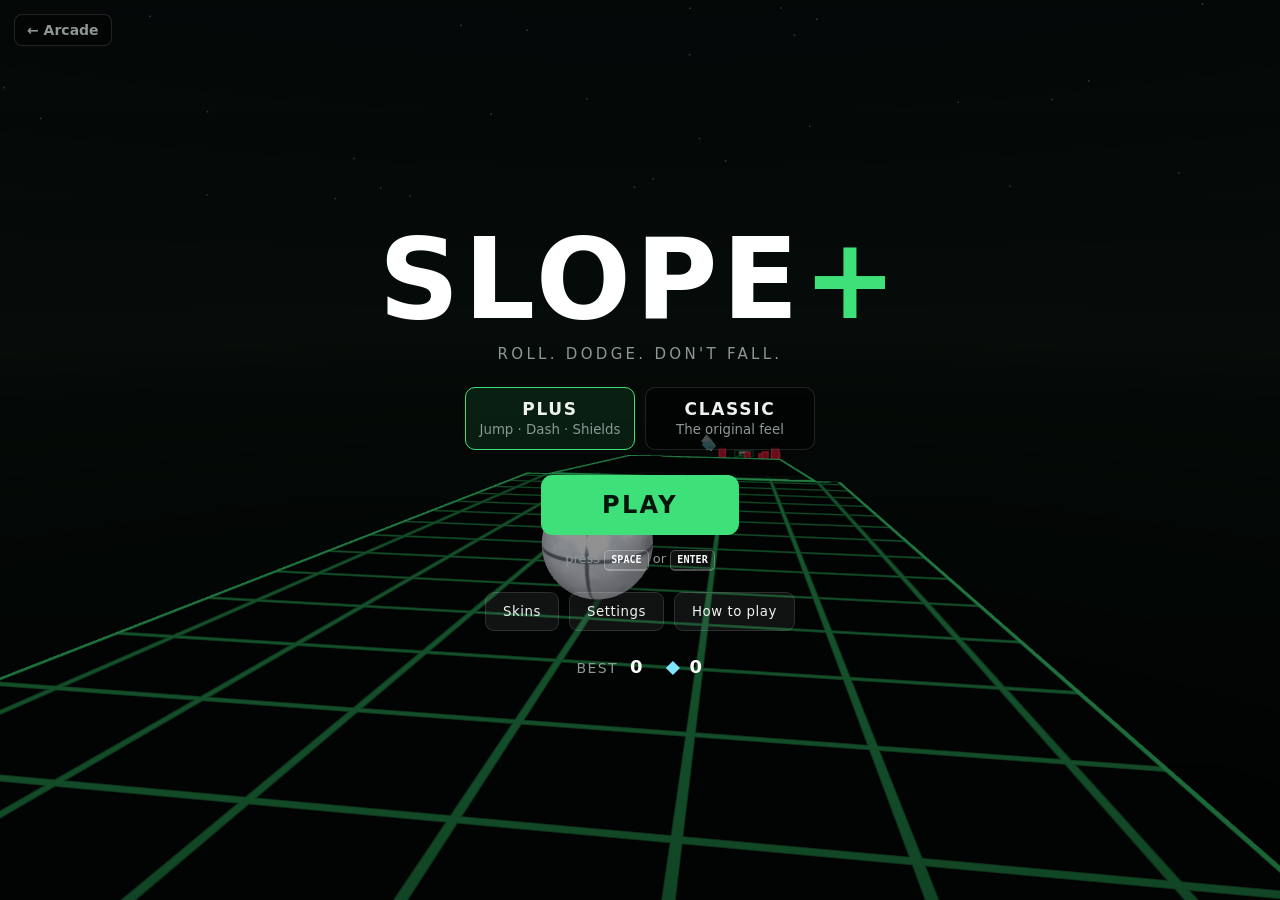
==== slope/index.html @ 43d5d462 "Add arcade hub and Slope+ game Slope+: endless neon slope with Plus (jump, dash, shields) and Classi" ====
<!doctype html>
<html lang="en">
  <head>
    <meta charset="utf-8" />
    <meta name="viewport" content="width=device-width, initial-scale=1, maximum-scale=1, user-scalable=no" />
    <title>Slope+</title>
    <meta name="description" content="Slope+ — roll down an endless neon slope. Jump, dash, dodge." />
    <meta name="theme-color" content="#02020a" />
    <link rel="icon" href="data:image/svg+xml,%3Csvg xmlns='http://www.w3.org/2000/svg' viewBox='0 0 64 64'%3E%3Crect width='64' height='64' rx='14' fill='%2302020a'/%3E%3Cpath d='M6 44 L58 20 L58 30 L6 54Z' fill='none' stroke='%2339ff88' stroke-width='3'/%3E%3Ccircle cx='24' cy='30' r='8' fill='%23cfe'/%3E%3C/svg%3E" />
    <link rel="stylesheet" href="style.css" />
    <script type="importmap">
      { "imports": { "three": "../lib/three.module.min.js", "three/addons/": "../lib/addons/" } }
    </script>
  </head>
  <body>
    <canvas id="c" tabindex="0"></canvas>

    <div id="loading" class="screen show">
      <div class="logo">SLOPE<em>+</em></div>
      <div class="loader"><i></i></div>
      <p class="muted" id="loading-msg">Loading…</p>
    </div>

    <div id="menu" class="screen">
      <a class="back" href="../">← Arcade</a>
      <div class="logo big">SLOPE<em>+</em></div>
      <p class="tagline">Roll. Dodge. Don't fall.</p>
      <div class="mode-switch" role="radiogroup" aria-label="Game mode">
        <button data-mode="plus" class="mode">
          <b>PLUS</b>
          <small>Jump · Dash · Shields</small>
        </button>
        <button data-mode="classic" class="mode">
          <b>CLASSIC</b>
          <small>The original feel</small>
        </button>
      </div>
      <button id="btn-play" class="btn primary huge">PLAY</button>
      <p class="hint muted desk-only">press <kbd>SPACE</kbd> or <kbd>ENTER</kbd></p>
      <div class="row">
        <button class="btn" id="btn-skins">Skins</button>
        <button class="btn" id="btn-settings">Settings</button>
        <button class="btn" id="btn-help">How to play</button>
      </div>
      <div class="stats">
        <span>BEST <b id="menu-best">0</b></span>
        <span class="gem-count"><i class="gem-ico"></i> <b id="menu-gems">0</b></span>
      </div>
    </div>

    <div id="hud">
      <div id="hud-top">
        <div id="hud-best">BEST <b>0</b></div>
        <div id="hud-center">
          <div id="hud-score">0</div>
          <div id="hud-sub"><span id="hud-level">LEVEL 1</span> · <span id="hud-speed">0</span> km/h</div>
        </div>
        <div id="hud-right">
          <div id="hud-gems"><i class="gem-ico"></i> <b>0</b></div>
          <button id="btn-pause" class="icon-btn" aria-label="Pause"><i></i><i></i></button>
        </div>
      </div>
      <div id="hud-abilities">
        <div class="ab" id="ab-jump"><span class="lbl">JUMP</span><span class="bar"><i></i></span><kbd class="desk-only">SPACE</kbd></div>
        <div class="ab" id="ab-dash"><span class="lbl">DASH</span><span class="bar"><i></i></span><kbd class="desk-only">SHIFT</kbd></div>
        <div class="ab" id="ab-shield"><span class="lbl">SHIELD</span></div>
      </div>
    </div>

    <div id="banner"></div>

    <div id="pause" class="screen dim">
      <div class="panel">
        <h2>PAUSED</h2>
        <button class="btn primary" id="btn-resume">Resume</button>
        <button class="btn" id="btn-restart">Restart <kbd>R</kbd></button>
        <button class="btn" id="btn-pause-settings">Settings</button>
        <button class="btn" id="btn-quit">Main menu</button>
      </div>
    </div>

    <div id="over" class="screen dim">
      <div class="panel">
        <h2 id="over-title">GAME OVER</h2>
        <p id="over-cause" class="muted"></p>
        <div class="score-big" id="over-score">0</div>
        <div id="over-newbest" class="badge">NEW BEST!</div>
        <div class="grid2">
          <div><small>BEST</small><b id="over-best">0</b></div>
          <div><small>GEMS</small><b id="over-gems">+0</b></div>
          <div><small>DISTANCE</small><b id="over-dist">0 m</b></div>
          <div><small>TIME</small><b id="over-time">0s</b></div>
        </div>
        <button class="btn primary huge" id="btn-retry">RETRY</button>
        <p class="hint muted desk-only">press <kbd>SPACE</kbd> / <kbd>R</kbd> to retry · <kbd>ESC</kbd> for menu</p>
        <button class="btn" id="btn-over-menu">Main menu</button>
      </div>
    </div>

    <div id="modal" class="screen dim">
      <div class="panel wide">
        <button class="close" id="modal-close" aria-label="Close">✕</button>
        <section data-panel="settings">
          <h2>SETTINGS</h2>
          <label class="field"><span>Graphics</span>
            <select id="set-quality">
              <option value="auto">Auto (recommended)</option>
              <option value="low">Low — fastest</option>
              <option value="medium">Medium</option>
              <option value="high">High — sharpest</option>
            </select>
          </label>
          <label class="field"><span>Music</span><input type="range" id="set-music" min="0" max="1" step="0.05" /></label>
          <label class="field"><span>Sound effects</span><input type="range" id="set-sfx" min="0" max="1" step="0.05" /></label>
          <label class="field"><span>Steering sensitivity</span><input type="range" id="set-sens" min="0.6" max="1.5" step="0.05" /></label>
          <label class="field check"><input type="checkbox" id="set-shake" /><span>Camera shake</span></label>
          <label class="field check"><input type="checkbox" id="set-fps" /><span>Show FPS</span></label>
          <button class="btn danger small" id="btn-reset">Reset all progress</button>
        </section>
        <section data-panel="skins">
          <h2>BALL SKINS</h2>
          <p class="muted">Collect <i class="gem-ico"></i> gems on the track to unlock skins. You have <b id="skins-gems">0</b>.</p>
          <div id="skin-grid"></div>
        </section>
        <section data-panel="help">
          <h2>HOW TO PLAY</h2>
          <div class="help">
            <p>Your ball rolls down an endless slope that keeps getting faster. Steer to stay on the track and avoid anything <b class="red">red</b>. Falling off or hitting red ends the run.</p>
            <table>
              <tr><td><kbd>A</kbd> <kbd>D</kbd> / <kbd>←</kbd> <kbd>→</kbd></td><td>Steer</td></tr>
              <tr><td><kbd>SPACE</kbd> / <kbd>W</kbd> / <kbd>↑</kbd></td><td>Jump <span class="muted">(Plus mode)</span></td></tr>
              <tr><td><kbd>SHIFT</kbd> / <kbd>S</kbd> / <kbd>↓</kbd></td><td>Dash — a quick burst that lets you <b>phase through red</b> for a moment. Hold a direction to side-step. Works in the air too.</td></tr>
              <tr><td><kbd>ESC</kbd> / <kbd>P</kbd></td><td>Pause</td></tr>
              <tr><td><kbd>R</kbd></td><td>Quick restart</td></tr>
              <tr><td><kbd>M</kbd></td><td>Mute</td></tr>
            </table>
            <p><b>Plus mode</b> adds gaps you must jump, hurdles, dash-gates you can only pass by phasing, and blue shields that save you from one hit.</p>
            <p><b>Classic mode</b> is the original: steering only, every section can be survived without jumping.</p>
            <p><b>Phones &amp; tablets:</b> hold the left or right half of the screen to steer. Swipe up to jump, swipe down to dash (or use the buttons). Gamepads work too.</p>
          </div>
        </section>
      </div>
    </div>

    <div id="touch">
      <div class="tz-hint left">‹ STEER</div>
      <div class="tz-hint right">STEER ›</div>
      <button id="tb-dash">DASH</button>
      <button id="tb-jump">JUMP</button>
    </div>

    <div id="fps"></div>
    <div id="err" class="screen">
      <div class="panel">
        <h2>Can't start the game</h2>
        <p id="err-msg"></p>
        <p class="muted">Try Chrome or Firefox, and make sure hardware acceleration is enabled (chrome://settings/system → "Use graphics acceleration when available").</p>
        <a class="btn" href="../">← Back to the arcade</a>
      </div>
    </div>

    <script type="module" src="js/main.js"></script>
    <script>
      // If the module never starts (very old browser, blocked file, script error) show a helpful message.
      setTimeout(function () {
        if (window.__slopeStarted) return;
        var e = document.getElementById('err');
        document.getElementById('err-msg').textContent = 'The game failed to load. Your browser may be too old, or a file was blocked by a filter.';
        var l = document.getElementById('loading');
        if (l) l.className = 'screen';
        e.className = 'screen show';
      }, 9000);
    </script>
  </body>
</html>
---- slope/style.css ----
:root {
  --neon: #3ee07a;
  --neon-rgb: 62, 224, 122;
  --bg: #050806;
  --panel: #0c0f0e;
  --line: rgba(255, 255, 255, 0.12);
  --text: #eef2ef;
  --muted: #8d9892;
  --red: #e8243c;
  --cyan: #46c8e6;
  --pink: #d95bc0;
}
* {
  box-sizing: border-box;
}
html,
body {
  margin: 0;
  height: 100%;
  overflow: hidden;
  background: var(--bg);
  color: var(--text);
  font-family: system-ui, -apple-system, 'Segoe UI', Roboto, Ubuntu, Arial, sans-serif;
  user-select: none;
  -webkit-user-select: none;
  -webkit-touch-callout: none;
  -webkit-tap-highlight-color: transparent;
  touch-action: none;
  overscroll-behavior: none;
}
canvas#c {
  position: fixed;
  inset: 0;
  width: 100vw;
  height: 100vh;
  height: 100dvh;
  display: block;
  outline: none;
}
kbd {
  display: inline-block;
  padding: 1px 6px;
  border: 1px solid rgba(255, 255, 255, 0.25);
  border-bottom-width: 2px;
  border-radius: 5px;
  font: 600 0.78em/1.5 ui-monospace, Menlo, Consolas, monospace;
  color: #fff;
  background: rgba(255, 255, 255, 0.05);
}
.muted {
  color: var(--muted);
}
.red {
  color: var(--red);
}
.cyan {
  color: var(--cyan);
}
body.touch .desk-only {
  display: none !important;
}

/* ---------- screens ---------- */
.screen {
  position: fixed;
  inset: 0;
  display: none;
  flex-direction: column;
  align-items: center;
  justify-content: center;
  text-align: center;
  z-index: 10;
  padding: max(16px, env(safe-area-inset-top)) max(16px, env(safe-area-inset-right)) max(16px, env(safe-area-inset-bottom)) max(16px, env(safe-area-inset-left));
  overflow-y: auto;
}
.screen.show {
  display: flex;
  animation: fadein 0.2s ease;
}
.screen.dim {
  background: rgba(0, 0, 0, 0.6);
}
@keyframes fadein {
  from {
    opacity: 0;
  }
}
#loading {
  background: var(--bg);
  z-index: 30;
}
.loader {
  width: 200px;
  height: 3px;
  border-radius: 3px;
  background: rgba(255, 255, 255, 0.1);
  overflow: hidden;
  margin: 24px auto 12px;
}
.loader i {
  display: block;
  height: 100%;
  width: 40%;
  background: var(--neon);
  animation: load 1.1s ease-in-out infinite;
}
@keyframes load {
  0% {
    transform: translateX(-100%);
  }
  100% {
    transform: translateX(260%);
  }
}

.logo {
  font-weight: 800;
  letter-spacing: 0.04em;
  font-size: 52px;
  line-height: 1;
  color: #fff;
}
.logo.big {
  font-size: clamp(56px, 12vw, 112px);
}
.logo em {
  color: var(--neon);
  font-style: normal;
}
.tagline {
  margin: 10px 0 24px;
  font-size: 15px;
  letter-spacing: 0.22em;
  text-transform: uppercase;
  color: var(--muted);
}

#menu {
  background: linear-gradient(rgba(0, 0, 0, 0.25), rgba(0, 0, 0, 0.55));
}
.back {
  position: absolute;
  top: max(14px, env(safe-area-inset-top));
  left: max(14px, env(safe-area-inset-left));
  color: var(--muted);
  text-decoration: none;
  font-weight: 600;
  font-size: 14px;
  padding: 7px 12px;
  border-radius: 8px;
  border: 1px solid var(--line);
  background: rgba(0, 0, 0, 0.4);
}
.back:hover {
  color: #fff;
}

.mode-switch {
  display: flex;
  gap: 10px;
  margin-bottom: 20px;
}
.mode {
  width: 170px;
  padding: 11px 10px;
  border-radius: 10px;
  border: 1px solid var(--line);
  background: rgba(0, 0, 0, 0.5);
  color: var(--text);
  cursor: pointer;
  font: inherit;
}
.mode b {
  display: block;
  font-size: 17px;
  letter-spacing: 0.1em;
}
.mode small {
  color: var(--muted);
}
.mode.active {
  border-color: var(--neon);
  background: rgba(var(--neon-rgb), 0.1);
}

.btn {
  display: inline-block;
  font: 600 15px/1 inherit;
  font-family: inherit;
  letter-spacing: 0.04em;
  color: var(--text);
  background: rgba(255, 255, 255, 0.06);
  border: 1px solid var(--line);
  border-radius: 9px;
  padding: 11px 17px;
  margin: 5px;
  cursor: pointer;
  text-decoration: none;
  transition:
    background 0.12s,
    border-color 0.12s;
}
.btn:hover {
  background: rgba(255, 255, 255, 0.11);
  border-color: rgba(255, 255, 255, 0.25);
}
.btn:active {
  transform: translateY(1px);
}
.btn.primary {
  background: var(--neon);
  color: #06140b;
  border-color: var(--neon);
}
.btn.primary:hover {
  filter: brightness(1.08);
}
.btn.huge {
  font-size: 24px;
  font-weight: 800;
  padding: 15px 60px;
  border-radius: 11px;
  letter-spacing: 0.1em;
}
.btn.small {
  font-size: 13px;
  padding: 8px 12px;
}
.btn.danger {
  border-color: rgba(232, 36, 60, 0.5);
  color: #ff9aa8;
}
.row {
  display: flex;
  flex-wrap: wrap;
  justify-content: center;
  margin-top: 16px;
}
.hint {
  font-size: 13px;
  margin: 10px 0 0;
}
.stats {
  margin-top: 20px;
  display: flex;
  gap: 24px;
  font-size: 14px;
  letter-spacing: 0.1em;
  color: var(--muted);
}
.stats b {
  color: #fff;
  font-size: 18px;
  margin-left: 6px;
}
.gem-ico {
  display: inline-block;
  width: 0.7em;
  height: 0.7em;
  background: #7fe6ff;
  transform: rotate(45deg);
  vertical-align: 0.02em;
}

.panel {
  background: var(--panel);
  border: 1px solid var(--line);
  box-shadow: 0 16px 48px rgba(0, 0, 0, 0.5);
  border-radius: 14px;
  padding: 24px 26px;
  min-width: 300px;
  max-width: 94vw;
  max-height: 92vh;
  max-height: 92dvh;
  overflow: auto;
  position: relative;
  display: flex;
  flex-direction: column;
  align-items: stretch;
}
.panel.wide {
  width: 600px;
  text-align: left;
}
.panel h2 {
  margin: 0 0 14px;
  letter-spacing: 0.12em;
  text-align: center;
  font-size: 22px;
}
.close {
  position: absolute;
  top: 10px;
  right: 10px;
  width: 36px;
  height: 36px;
  border-radius: 8px;
  border: 1px solid var(--line);
  background: transparent;
  color: #fff;
  font-size: 16px;
  cursor: pointer;
}
#modal section {
  display: none;
}
#modal section.show {
  display: block;
}
.field {
  display: flex;
  align-items: center;
  justify-content: space-between;
  gap: 16px;
  padding: 10px 0;
  border-bottom: 1px solid rgba(255, 255, 255, 0.06);
}
.field.check {
  justify-content: flex-start;
}
.field input[type='range'] {
  width: min(220px, 45vw);
  accent-color: var(--neon);
}
.field input[type='checkbox'] {
  width: 18px;
  height: 18px;
  accent-color: var(--neon);
}
.field select {
  background: #151a18;
  color: #fff;
  border: 1px solid var(--line);
  border-radius: 7px;
  padding: 7px 8px;
  font: inherit;
  max-width: 55vw;
}
#btn-reset {
  margin-top: 16px;
  align-self: flex-start;
}
.help p {
  line-height: 1.5;
}
.help table {
  width: 100%;
  border-collapse: collapse;
}
.help td {
  padding: 7px 4px;
  border-bottom: 1px solid rgba(255, 255, 255, 0.06);
  vertical-align: top;
}
.help td:first-child {
  white-space: nowrap;
  width: 42%;
}

#skin-grid {
  display: grid;
  grid-template-columns: repeat(auto-fill, minmax(104px, 1fr));
  gap: 10px;
  margin-top: 12px;
}
.skin {
  border: 1px solid var(--line);
  background: rgba(255, 255, 255, 0.03);
  border-radius: 10px;
  padding: 10px 6px;
  text-align: center;
  cursor: pointer;
  color: var(--text);
  font: inherit;
}
.skin:hover {
  border-color: rgba(255, 255, 255, 0.3);
}
.skin canvas {
  width: 64px;
  height: 64px;
  display: block;
  margin: 0 auto 6px;
}
.skin.locked canvas {
  filter: grayscale(0.8) brightness(0.55);
}
.skin.selected {
  border-color: var(--neon);
  background: rgba(var(--neon-rgb), 0.08);
}
.skin small {
  display: block;
  color: var(--muted);
  margin-top: 2px;
}

/* ---------- HUD ---------- */
#hud {
  position: fixed;
  inset: 0;
  pointer-events: none;
  display: none;
  z-index: 5;
}
#hud.show {
  display: block;
}
#hud-top {
  display: grid;
  grid-template-columns: 1fr auto 1fr;
  align-items: start;
  padding: max(12px, env(safe-area-inset-top)) max(16px, env(safe-area-inset-right)) 0 max(16px, env(safe-area-inset-left));
}
#hud-best,
#hud-gems {
  font-weight: 600;
  letter-spacing: 0.1em;
  font-size: 14px;
  color: rgba(255, 255, 255, 0.7);
  text-shadow: 0 1px 3px rgba(0, 0, 0, 0.8);
  min-width: 130px;
}
#hud-best b,
#hud-gems b {
  color: #fff;
  font-size: 18px;
}
#hud-right #hud-gems {
  min-width: 0;
  text-align: right;
}
#hud-right {
  display: flex;
  align-items: center;
  gap: 12px;
  justify-content: flex-end;
  min-width: 130px;
}
#hud-center {
  text-align: center;
}
#hud-score {
  font-size: 52px;
  font-weight: 800;
  line-height: 1;
  color: #fff;
  text-shadow: 0 2px 6px rgba(0, 0, 0, 0.7);
  font-variant-numeric: tabular-nums;
}
#hud-sub {
  white-space: nowrap;
  margin-top: 4px;
  font-size: 12px;
  font-weight: 600;
  letter-spacing: 0.16em;
  color: rgba(255, 255, 255, 0.65);
  text-shadow: 0 1px 3px rgba(0, 0, 0, 0.8);
}
.icon-btn {
  pointer-events: auto;
  width: 40px;
  height: 40px;
  border-radius: 9px;
  border: 1px solid var(--line);
  background: rgba(0, 0, 0, 0.4);
  cursor: pointer;
  display: inline-flex;
  align-items: center;
  justify-content: center;
  gap: 4px;
}
.icon-btn i {
  width: 4px;
  height: 14px;
  background: #fff;
  border-radius: 1px;
}
#hud-abilities {
  position: absolute;
  bottom: max(20px, env(safe-area-inset-bottom));
  left: 50%;
  transform: translateX(-50%);
  display: flex;
  gap: 10px;
}
.ab {
  display: flex;
  align-items: center;
  gap: 8px;
  padding: 7px 10px;
  border-radius: 8px;
  background: rgba(0, 0, 0, 0.5);
  border: 1px solid var(--line);
  font-size: 12px;
  font-weight: 700;
  letter-spacing: 0.1em;
  color: rgba(255, 255, 255, 0.55);
}
.ab.ready {
  color: #fff;
}
.ab .bar {
  width: 46px;
  height: 4px;
  border-radius: 2px;
  background: rgba(255, 255, 255, 0.15);
  overflow: hidden;
}
.ab .bar i {
  display: block;
  height: 100%;
  width: calc(var(--p, 1) * 100%);
  background: var(--neon);
}
#ab-dash .bar i {
  background: var(--pink);
}
.ab kbd {
  font-size: 10px;
}
#ab-shield {
  display: none;
  color: var(--cyan);
  border-color: rgba(70, 200, 230, 0.5);
}
#ab-shield.on {
  display: flex;
}
#hud.classic #ab-jump,
#hud.classic #ab-dash {
  display: none;
}

#banner {
  position: fixed;
  top: 24%;
  left: 0;
  right: 0;
  text-align: center;
  pointer-events: none;
  z-index: 6;
  font-size: clamp(30px, 6vw, 60px);
  font-weight: 800;
  letter-spacing: 0.08em;
  color: #fff;
  text-shadow: 0 2px 8px rgba(0, 0, 0, 0.7);
  opacity: 0;
}
#banner.go {
  animation: banner 1.2s ease forwards;
}
@keyframes banner {
  0% {
    opacity: 0;
    transform: translateY(8px);
  }
  15% {
    opacity: 1;
    transform: none;
  }
  75% {
    opacity: 1;
  }
  100% {
    opacity: 0;
  }
}

#over .panel,
#pause .panel {
  align-items: center;
  min-width: 320px;
}
#over h2 {
  font-size: 28px;
  color: #fff;
}
#over-cause {
  margin: -6px 0 6px;
}
.score-big {
  font-size: 76px;
  font-weight: 800;
  line-height: 1;
  margin: 4px 0;
}
.badge {
  display: none;
  background: #f0b429;
  color: #1a1000;
  font-weight: 800;
  letter-spacing: 0.12em;
  border-radius: 6px;
  padding: 4px 12px;
  margin: 6px 0;
}
.badge.show {
  display: inline-block;
}
.grid2 {
  display: grid;
  grid-template-columns: 1fr 1fr;
  gap: 8px 12px;
  margin: 14px 0 16px;
  width: 100%;
}
.grid2 div {
  background: rgba(255, 255, 255, 0.04);
  border-radius: 8px;
  padding: 8px 10px;
}
.grid2 small {
  display: block;
  color: var(--muted);
  letter-spacing: 0.12em;
  font-size: 11px;
}
.grid2 b {
  font-size: 20px;
}
#pause .btn {
  min-width: 220px;
}

/* ---------- touch ---------- */
#touch {
  position: fixed;
  inset: 0;
  z-index: 4;
  display: none;
  touch-action: none;
}
#touch.show {
  display: block;
}
.tz-hint {
  position: absolute;
  top: 50%;
  font-size: 12px;
  font-weight: 700;
  letter-spacing: 0.15em;
  color: rgba(255, 255, 255, 0.18);
  pointer-events: none;
}
.tz-hint.left {
  left: max(18px, env(safe-area-inset-left));
}
.tz-hint.right {
  right: max(18px, env(safe-area-inset-right));
}
#touch button {
  position: absolute;
  bottom: max(76px, calc(env(safe-area-inset-bottom) + 64px));
  width: 76px;
  height: 76px;
  border-radius: 50%;
  border: 1px solid rgba(255, 255, 255, 0.3);
  background: rgba(0, 0, 0, 0.35);
  color: rgba(255, 255, 255, 0.85);
  font: 700 13px/1 inherit;
  font-family: inherit;
  letter-spacing: 0.08em;
  touch-action: none;
}
#touch button:active {
  background: rgba(255, 255, 255, 0.15);
}
#tb-jump {
  right: max(18px, env(safe-area-inset-right));
}
#tb-dash {
  left: max(18px, env(safe-area-inset-left));
}
#touch.classic button {
  display: none;
}
#touch button.cooling {
  opacity: 0.35;
}
body.touch #hud-abilities .ab:not(#ab-shield) {
  display: none;
}

#fps {
  position: fixed;
  left: 8px;
  bottom: 6px;
  font: 12px ui-monospace, monospace;
  color: rgba(255, 255, 255, 0.6);
  z-index: 20;
  pointer-events: none;
}
#err {
  z-index: 40;
  background: var(--bg);
}

@media (max-width: 480px) {
  #hud-best {
    visibility: hidden;
  }
  #hud-sub {
    font-size: 10px;
    letter-spacing: 0.1em;
  }
}
@media (max-width: 640px) {
  .mode {
    width: 44vw;
    max-width: 170px;
  }
  #hud-score {
    font-size: 40px;
  }
  #hud-best,
  #hud-gems {
    min-width: 80px;
    font-size: 11px;
  }
  #hud-best b,
  #hud-gems b {
    font-size: 15px;
  }
  #hud-right {
    min-width: 80px;
    gap: 8px;
  }
  .btn.huge {
    font-size: 21px;
    padding: 13px 44px;
  }
  .panel {
    padding: 20px 16px;
    min-width: 0;
    width: 100%;
  }
  .help td:first-child {
    white-space: normal;
  }
  .ab .bar {
    width: 32px;
  }
}
@media (max-height: 520px) {
  .logo.big {
    font-size: 48px;
  }
  .tagline {
    margin: 6px 0 12px;
  }
  .mode-switch {
    margin-bottom: 10px;
  }
  .mode {
    padding: 7px 8px;
  }
  .stats {
    margin-top: 8px;
  }
  .row {
    margin-top: 6px;
  }
  .btn {
    padding: 9px 14px;
  }
  .btn.huge {
    padding: 10px 44px;
  }
  .score-big {
    font-size: 54px;
  }
  .grid2 {
    margin: 8px 0 10px;
  }
  #touch button {
    bottom: max(60px, calc(env(safe-area-inset-bottom) + 50px));
    width: 66px;
    height: 66px;
  }
}
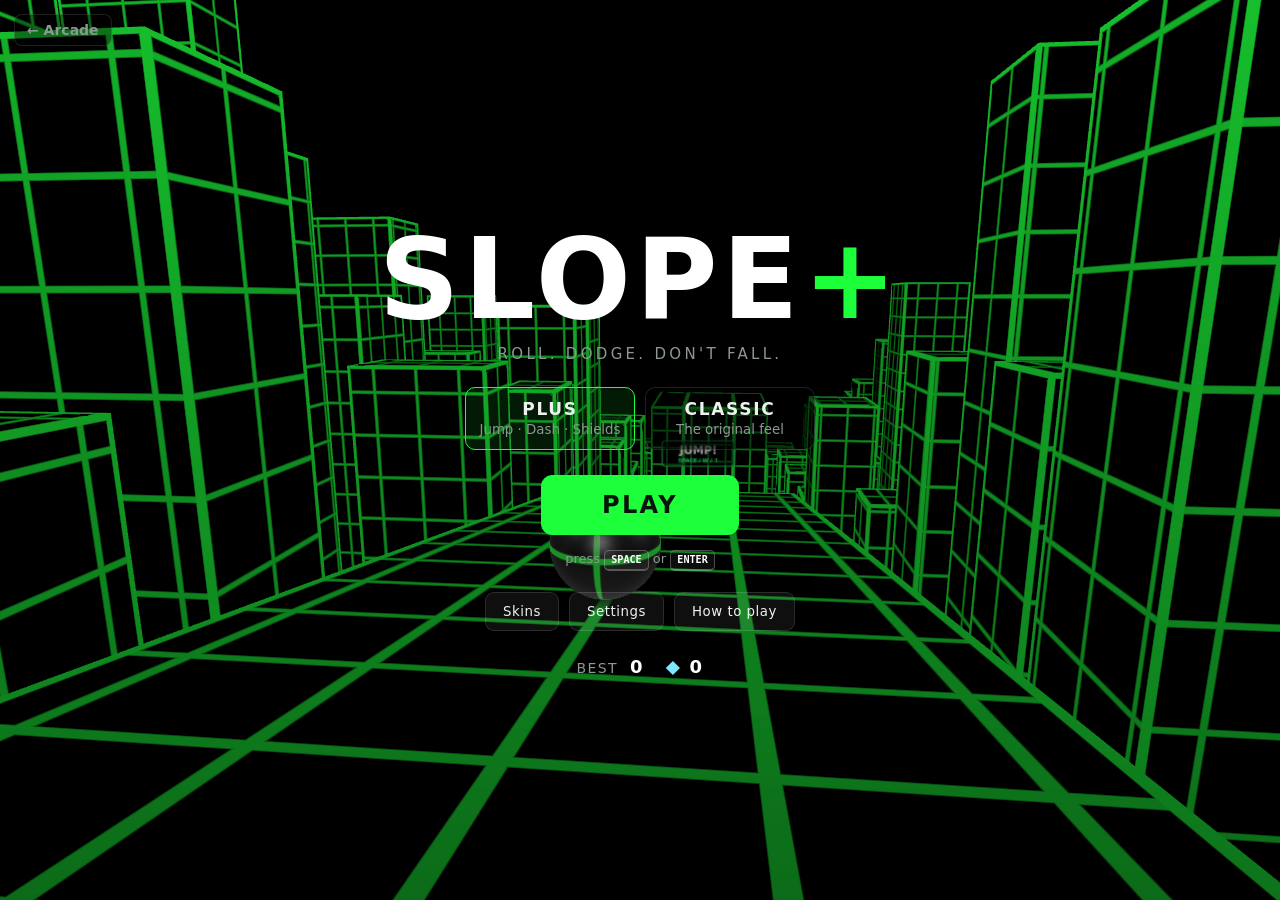
==== commit 8d2d4aea: "Slope+: rebuild around the original game's structures and look - Track generated in sections like th" ====
--- a/slope/index.html
+++ b/slope/index.html
@@ -52,7 +52,7 @@
       <div id="hud-top">
         <div id="hud-best">BEST <b>0</b></div>
         <div id="hud-center">
-          <div id="hud-score">0</div>
+          <canvas id="hud-score" aria-label="Score"></canvas>
           <div id="hud-sub"><span id="hud-level">LEVEL 1</span> · <span id="hud-speed">0</span> km/h</div>
         </div>
         <div id="hud-right">
@@ -125,7 +125,7 @@
         <section data-panel="help">
           <h2>HOW TO PLAY</h2>
           <div class="help">
-            <p>Your ball rolls down an endless slope that keeps getting faster. Steer to stay on the track and avoid anything <b class="red">red</b>. Falling off or hitting red ends the run.</p>
+            <p>Your ball rolls down an endless slope through a city of neon towers. Steer to stay on the platforms and avoid anything <b class="red">red</b>. Every new platform you land on is a point. Ramps launch you across the gaps between buildings, and each speed tunnel makes you a lot faster.</p>
             <table>
               <tr><td><kbd>A</kbd> <kbd>D</kbd> / <kbd>←</kbd> <kbd>→</kbd></td><td>Steer</td></tr>
               <tr><td><kbd>SPACE</kbd> / <kbd>W</kbd> / <kbd>↑</kbd></td><td>Jump <span class="muted">(Plus mode)</span></td></tr>
--- a/slope/style.css
+++ b/slope/style.css
@@ -1,8 +1,8 @@
 :root {
-  --neon: #3ee07a;
-  --neon-rgb: 62, 224, 122;
-  --bg: #050806;
-  --panel: #0c0f0e;
+  --neon: #1eff3c;
+  --neon-rgb: 30, 255, 60;
+  --bg: #000000;
+  --panel: #070907;
   --line: rgba(255, 255, 255, 0.12);
   --text: #eef2ef;
   --muted: #8d9892;
@@ -441,12 +441,9 @@
   text-align: center;
 }
 #hud-score {
-  font-size: 52px;
-  font-weight: 800;
-  line-height: 1;
-  color: #fff;
-  text-shadow: 0 2px 6px rgba(0, 0, 0, 0.7);
-  font-variant-numeric: tabular-nums;
+  display: block;
+  margin: 0 auto;
+  filter: drop-shadow(0 2px 3px rgba(0, 0, 0, 0.8));
 }
 #hud-sub {
   white-space: nowrap;
@@ -711,7 +708,8 @@
     max-width: 170px;
   }
   #hud-score {
-    font-size: 40px;
+    transform: scale(0.8);
+    transform-origin: top center;
   }
   #hud-best,
   #hud-gems {
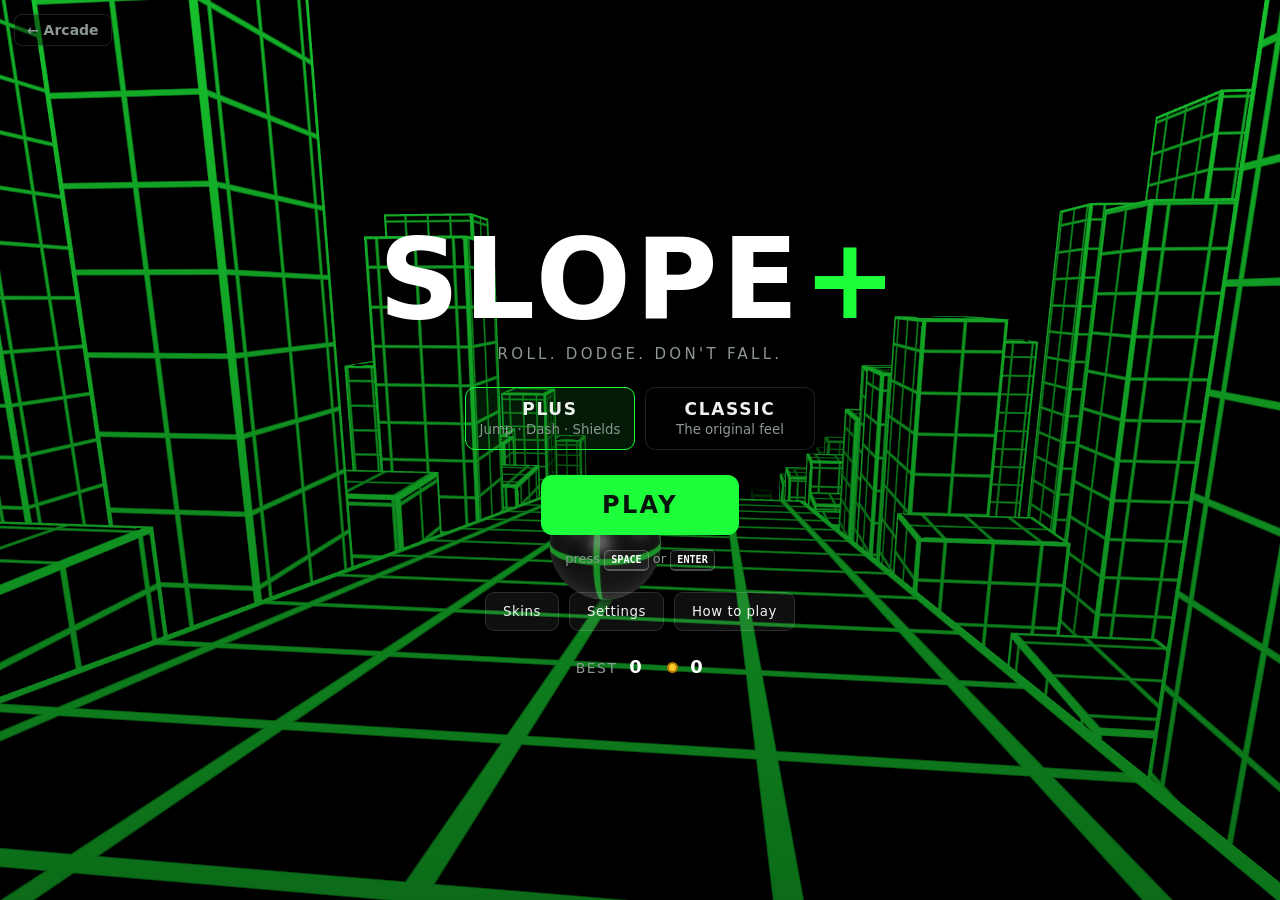
==== commit 0f2e6e25: "Slope+: much harder, buildings to the bottom, big gaps, secret routes - Obstacles scale per section:" ====
--- a/slope/index.html
+++ b/slope/index.html
@@ -60,6 +60,7 @@
           <button id="btn-pause" class="icon-btn" aria-label="Pause"><i></i><i></i></button>
         </div>
       </div>
+      <div id="hud-powers"></div>
       <div id="hud-abilities">
         <div class="ab" id="ab-jump"><span class="lbl">JUMP</span><span class="bar"><i></i></span><kbd class="desk-only">SPACE</kbd></div>
         <div class="ab" id="ab-dash"><span class="lbl">DASH</span><span class="bar"><i></i></span><kbd class="desk-only">SHIFT</kbd></div>
@@ -87,7 +88,7 @@
         <div id="over-newbest" class="badge">NEW BEST!</div>
         <div class="grid2">
           <div><small>BEST</small><b id="over-best">0</b></div>
-          <div><small>GEMS</small><b id="over-gems">+0</b></div>
+          <div><small>COINS</small><b id="over-gems">+0</b></div>
           <div><small>DISTANCE</small><b id="over-dist">0 m</b></div>
           <div><small>TIME</small><b id="over-time">0s</b></div>
         </div>
@@ -119,7 +120,7 @@
         </section>
         <section data-panel="skins">
           <h2>BALL SKINS</h2>
-          <p class="muted">Collect <i class="gem-ico"></i> gems on the track to unlock skins. You have <b id="skins-gems">0</b>.</p>
+          <p class="muted">Collect <i class="gem-ico"></i> coins on the track to unlock skins. You have <b id="skins-gems">0</b>.</p>
           <div id="skin-grid"></div>
         </section>
         <section data-panel="help">
@@ -136,6 +137,7 @@
             </table>
             <p><b>Plus mode</b> adds gaps you must jump, hurdles, dash-gates you can only pass by phasing, and blue shields that save you from one hit.</p>
             <p><b>Classic mode</b> is the original: steering only, every section can be survived without jumping.</p>
+            <p><b>Secrets:</b> keep an eye out for small gold ramps near the edge of a rooftop. Hit one to launch onto a hidden gold route above the track, packed with coins and power-ups: shield, coin magnet, 2x points and slow-mo.</p>
             <p><b>Phones &amp; tablets:</b> hold the left or right half of the screen to steer. Swipe up to jump, swipe down to dash (or use the buttons). Gamepads work too.</p>
           </div>
         </section>
--- a/slope/style.css
+++ b/slope/style.css
@@ -255,11 +255,13 @@
 }
 .gem-ico {
   display: inline-block;
-  width: 0.7em;
-  height: 0.7em;
-  background: #7fe6ff;
-  transform: rotate(45deg);
-  vertical-align: 0.02em;
+  width: 0.8em;
+  height: 0.8em;
+  border-radius: 50%;
+  background: #ffc928;
+  border: 2px solid #b37a00;
+  box-sizing: border-box;
+  vertical-align: -0.05em;
 }
 
 .panel {
@@ -529,6 +531,25 @@
   display: none;
 }
 
+#hud-powers {
+  position: absolute;
+  top: calc(max(12px, env(safe-area-inset-top)) + 92px);
+  left: 0;
+  right: 0;
+  display: flex;
+  justify-content: center;
+  gap: 8px;
+}
+#hud-powers span {
+  font-size: 12px;
+  font-weight: 700;
+  letter-spacing: 0.1em;
+  padding: 5px 10px;
+  border-radius: 7px;
+  color: #fff;
+  background: rgba(0, 0, 0, 0.55);
+  border: 1px solid var(--c);
+}
 #banner {
   position: fixed;
   top: 24%;
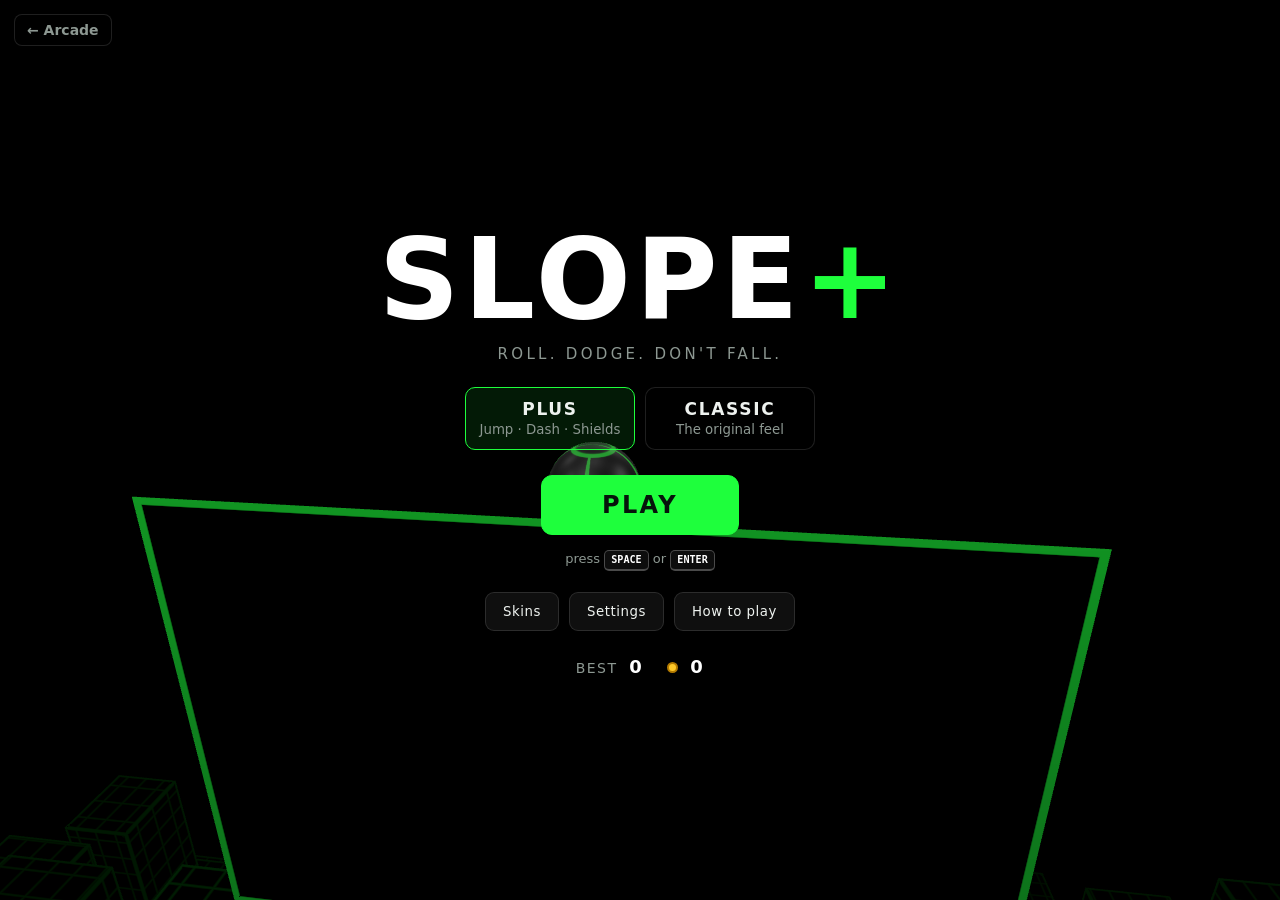
==== commit 373b89fe: "Slope+: rebuild the track from the original Slope's level generator Every piece now matches the orig" ====
--- a/slope/index.html
+++ b/slope/index.html
@@ -126,7 +126,7 @@
         <section data-panel="help">
           <h2>HOW TO PLAY</h2>
           <div class="help">
-            <p>Your ball rolls down an endless slope through a city of neon towers. Steer to stay on the platforms and avoid anything <b class="red">red</b>. Every new platform you land on is a point. Ramps launch you across the gaps between buildings, and each speed tunnel makes you a lot faster.</p>
+            <p>Your ball rolls down an endless slope through a city of neon towers. Steer to stay on the rooftops and avoid anything <b class="red">red</b>. Every obstacle you get through is a point. Each one is its own building with a drop before it, ramps launch you across the bigger gaps, and each speed tunnel makes you a lot faster. On tilted roofs, stay on the high side.</p>
             <table>
               <tr><td><kbd>A</kbd> <kbd>D</kbd> / <kbd>←</kbd> <kbd>→</kbd></td><td>Steer</td></tr>
               <tr><td><kbd>SPACE</kbd> / <kbd>W</kbd> / <kbd>↑</kbd></td><td>Jump <span class="muted">(Plus mode)</span></td></tr>
@@ -137,7 +137,7 @@
             </table>
             <p><b>Plus mode</b> adds gaps you must jump, hurdles, dash-gates you can only pass by phasing, and blue shields that save you from one hit.</p>
             <p><b>Classic mode</b> is the original: steering only, every section can be survived without jumping.</p>
-            <p><b>Secrets:</b> keep an eye out for small gold ramps near the edge of a rooftop. Hit one to launch onto a hidden gold route above the track, packed with coins and power-ups: shield, coin magnet, 2x points and slow-mo.</p>
+            <p><b>Secrets:</b> the green roof over a red tunnel is rideable, and so is the outside of a speed tunnel (roll up its side and over the top). There are coins up there, and in Plus, power-ups: shield, coin magnet, 2x points and slow-mo.</p>
             <p><b>Phones &amp; tablets:</b> hold the left or right half of the screen to steer. Swipe up to jump, swipe down to dash (or use the buttons). Gamepads work too.</p>
           </div>
         </section>
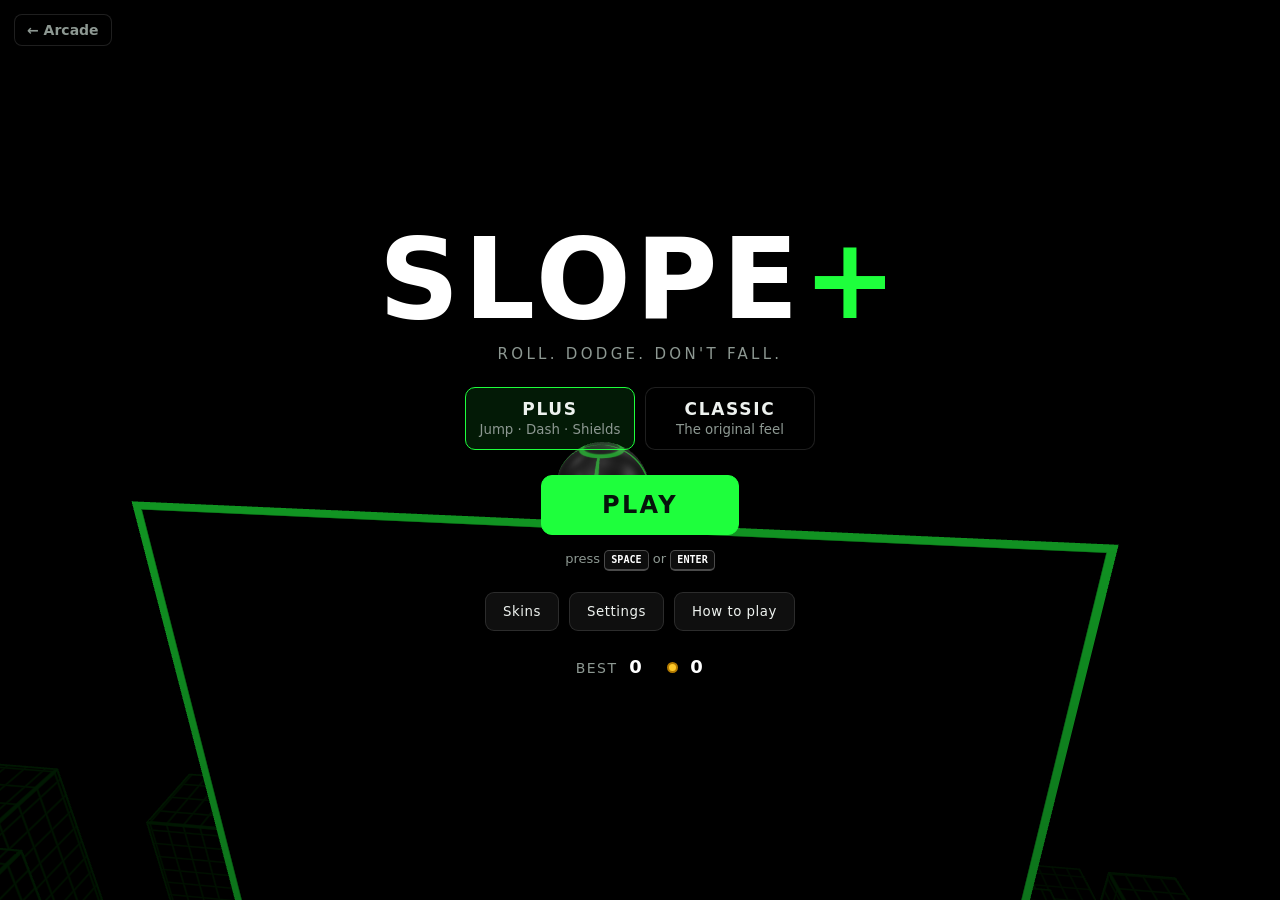
==== commit f2bed297: "Slope+: gold secret routes round obstacles, a bit more speed Some obstacles (the first one that can " ====
--- a/slope/index.html
+++ b/slope/index.html
@@ -137,7 +137,7 @@
             </table>
             <p><b>Plus mode</b> adds gaps you must jump, hurdles, dash-gates you can only pass by phasing, and blue shields that save you from one hit.</p>
             <p><b>Classic mode</b> is the original: steering only, every section can be survived without jumping.</p>
-            <p><b>Secrets:</b> the green roof over a red tunnel is rideable, and so is the outside of a speed tunnel (roll up its side and over the top). There are coins up there, and in Plus, power-ups: shield, coin magnet, 2x points and slow-mo.</p>
+            <p><b>Secrets:</b> watch for a <b>gold</b> strip on the right of an obstacle's first rooftop. Steer onto it and a gold road takes you round the obstacle, with coins all the way, then drops you back onto the track (follow the coins). The green roof over a red tunnel and the outside of a speed tunnel are rideable too. In Plus the secret spots hold power-ups: shield, coin magnet, 2x points and slow-mo.</p>
             <p><b>Phones &amp; tablets:</b> hold the left or right half of the screen to steer. Swipe up to jump, swipe down to dash (or use the buttons). Gamepads work too.</p>
           </div>
         </section>
